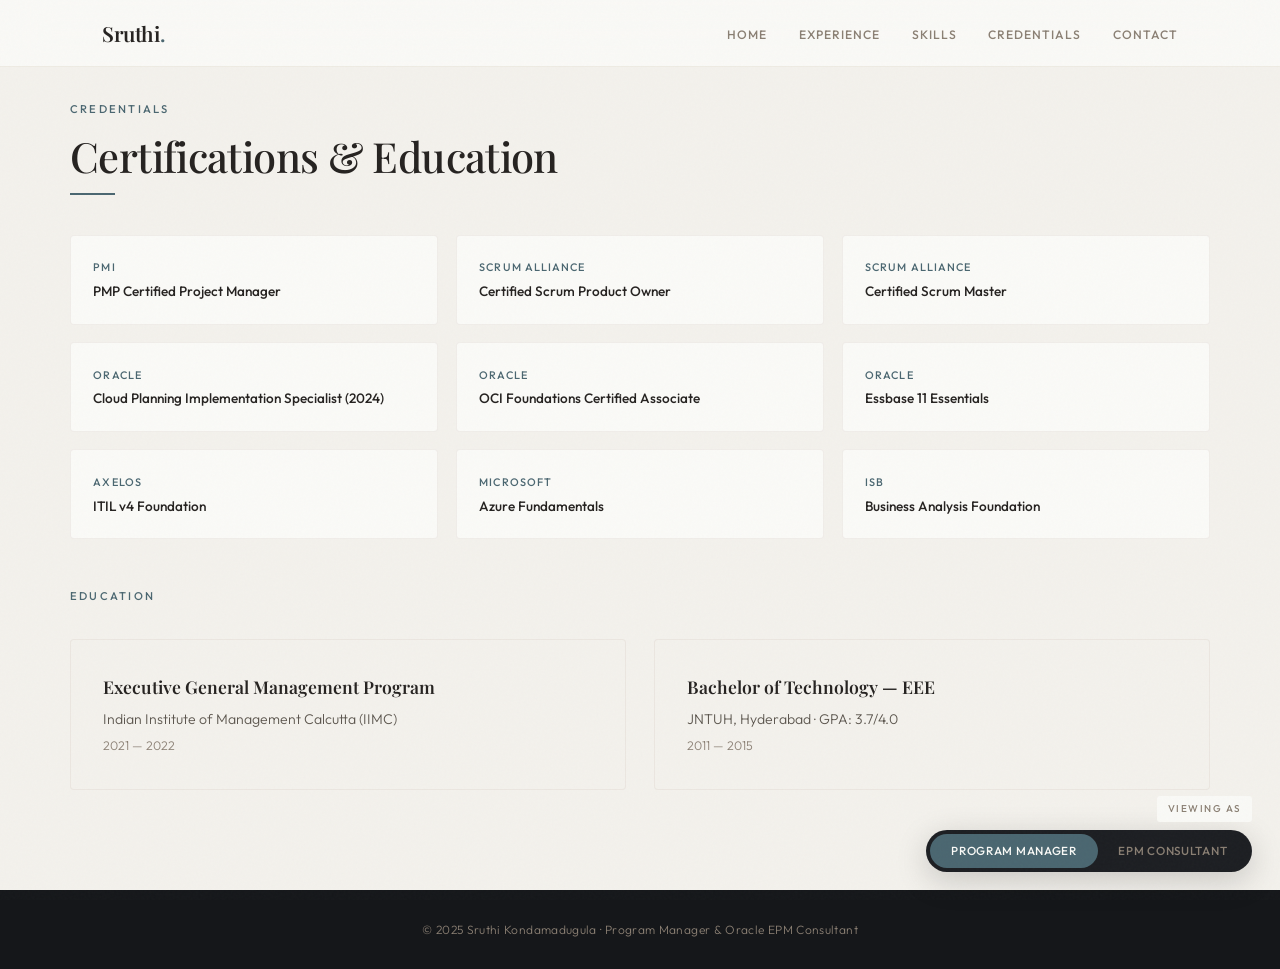
==== certifications.html @ 28f450d3 "split sections into sub‑pages and externalize CSS" ====
<!DOCTYPE html>
<html lang="en">
<head>
<meta charset="UTF-8">
<meta name="viewport" content="width=device-width, initial-scale=1.0">
<title>Certifications & Education | Sruthi Kondamadugula</title>
<link rel="preconnect" href="https://fonts.googleapis.com">
<link href="https://fonts.googleapis.com/css2?family=Playfair+Display:ital,wght@0,400;0,500;0,600;0,700;1,400;1,500&family=Outfit:wght@200;300;400;500;600&display=swap" rel="stylesheet">
<link rel="stylesheet" href="style.css">
</head>
<body>

<!-- ROLE TOGGLE -->
<div class="role-wrap">
  <div class="role-hint">Viewing as</div>
  <div class="role-bar">
    <button class="role-btn is-pm on" onclick="setRole('pm')">Program Manager</button>
    <button class="role-btn is-epm" onclick="setRole('epm')">EPM Consultant</button>
  </div>
</div>

<!-- NAV -->
<nav id="nb">
  <div class="nav-in">
    <a href="#" class="nav-logo">Sruthi<span class="dot" style="color:var(--pm)">.</span></a>
    <ul class="nav-links" id="nv">
      <li><a href="index.html">Home</a></li>
      <li><a href="experience.html">Experience</a></li>
      <li><a href="skills.html">Skills</a></li>
      <li><a href="certifications.html">Credentials</a></li>
      <li><a href="index.html#contact">Contact</a></li>
    </ul>
    <button class="mob-tog" onclick="document.getElementById('nv').classList.toggle('open')"><span></span><span></span><span></span></button>
  </div>
</nav>

<!-- CERTIFICATIONS CONTENT -->
<section id="certs">
  <div class="ctr">
    <p class="s-lbl rv acc-c" style="color:var(--pm)">Credentials</p>
    <h2 class="s-ttl rv">Certifications & Education</h2>
    <div class="s-div rv acc-b" style="background:var(--pm)"></div>
    <div class="ce-grid">
      <div class="ce-card rv"><div class="ce-iss acc-c" style="color:var(--pm)">PMI</div><div class="ce-name">PMP Certified Project Manager</div></div>
      <div class="ce-card rv"><div class="ce-iss acc-c" style="color:var(--pm)">Scrum Alliance</div><div class="ce-name">Certified Scrum Product Owner</div></div>
      <div class="ce-card rv"><div class="ce-iss acc-c" style="color:var(--pm)">Scrum Alliance</div><div class="ce-name">Certified Scrum Master</div></div>
      <div class="ce-card rv"><div class="ce-iss acc-c" style="color:var(--pm)">Oracle</div><div class="ce-name">Cloud Planning Implementation Specialist (2024)</div></div>
      <div class="ce-card rv"><div class="ce-iss acc-c" style="color:var(--pm)">Oracle</div><div class="ce-name">OCI Foundations Certified Associate</div></div>
      <div class="ce-card rv"><div class="ce-iss acc-c" style="color:var(--pm)">Oracle</div><div class="ce-name">Essbase 11 Essentials</div></div>
      <div class="ce-card rv"><div class="ce-iss acc-c" style="color:var(--pm)">AXELOS</div><div class="ce-name">ITIL v4 Foundation</div></div>
      <div class="ce-card rv"><div class="ce-iss acc-c" style="color:var(--pm)">Microsoft</div><div class="ce-name">Azure Fundamentals</div></div>
      <div class="ce-card rv"><div class="ce-iss acc-c" style="color:var(--pm)">ISB</div><div class="ce-name">Business Analysis Foundation</div></div>
    </div>
    <div style="margin-top:3rem">
      <p class="s-lbl rv acc-c" style="color:var(--pm)">Education</p>
      <div class="ed-grid">
        <div class="ed-card rv"><div class="ed-deg">Executive General Management Program</div><div class="ed-sch">Indian Institute of Management Calcutta (IIMC)</div><div class="ed-yr">2021 — 2022</div></div>
        <div class="ed-card rv"><div class="ed-deg">Bachelor of Technology — EEE</div><div class="ed-sch">JNTUH, Hyderabad · GPA: 3.7/4.0</div><div class="ed-yr">2011 — 2015</div></div>
      </div>
    </div>
  </div>
</section>

<footer><p>&copy; 2025 Sruthi Kondamadugula &middot; Program Manager & Oracle EPM Consultant</p></footer>

<script>
// same script
const pmRoles=['Application Lead','Program Lead','Technical Consultant','Application Lead'];
const epmRoles=['Hyperion Lead','Senior Consultant','Consultant','Application Lead'];

function setRole(r){
  const isPm=r==='pm';
  const c=isPm?'var(--pm)':'var(--epm)';
  const g=isPm?'var(--pm-glow)':'var(--epm-glow)';
  const bg=isPm?'var(--pm)':'var(--epm)';
  document.querySelectorAll('.role-btn').forEach(b=>b.classList.remove('on'));
  document.querySelector(`.role-btn.is-${r}`).classList.add('on');
  if(document.getElementById('hPm')) document.getElementById('hPm').classList.toggle('off',!isPm);
  if(document.getElementById('hEpm')) document.getElementById('hEpm').classList.toggle('off',isPm);
  if(document.getElementById('o1')) document.getElementById('o1').style.background=isPm?'var(--pm)':'var(--epm)';
  if(document.getElementById('o2')) document.getElementById('o2').style.background=isPm?'var(--pm-lt)':'var(--epm-lt)';
  if(document.getElementById('hBtn')) document.getElementById('hBtn').style.background=bg;
  document.querySelector('.dot').style.color=c;
  document.querySelectorAll('.acc-c').forEach(e=>e.style.color=c);
  document.querySelectorAll('.acc-b').forEach(e=>e.style.background=c);
  document.querySelectorAll('.pm-only').forEach(e=>e.classList.toggle('off',!isPm));
  document.querySelectorAll('.epm-only').forEach(e=>e.classList.toggle('off',isPm));
  if(document.getElementById('xPm')) document.getElementById('xPm').classList.toggle('off',!isPm);
  if(document.getElementById('xEpm')) document.getElementById('xEpm').classList.toggle('off',isPm);
  if(document.getElementById('skPm')) document.getElementById('skPm').classList.toggle('off',!isPm);
  if(document.getElementById('skEpm')) document.getElementById('skEpm').classList.toggle('off',isPm);
  document.querySelectorAll('.acc-ico').forEach(e=>{e.style.background=g;e.style.color=c});
  document.querySelectorAll('.cl-r').forEach((e,i)=>{e.style.color=c;e.textContent=(isPm?pmRoles:epmRoles)[i]});
  const tlColor=isPm?'var(--pm)':'var(--epm)';
  document.querySelectorAll('.tl').forEach(t=>t.style.setProperty('--tl-c',tlColor));
  document.querySelectorAll('.rv:not(.vis)').forEach(el=>obs.observe(el));
}

const obs=new IntersectionObserver(es=>{
  es.forEach(e=>{if(e.isIntersecting)e.target.classList.add('vis')});
},{threshold:.08,rootMargin:'0px 0px -40px 0px'});
document.querySelectorAll('.rv').forEach(el=>obs.observe(el));
window.addEventListener('scroll',()=>{document.getElementById('nb').classList.toggle('scrolled',window.scrollY>50)});
const s=document.createElement('style');
s.textContent=`
.tl::before{background:linear-gradient(to bottom,var(--tl-c,var(--pm)),transparent)!important}
.tl-item::before{border-color:var(--tl-c,var(--pm))!important}
.nav-links a::after{background:var(--pm)}
`;
document.head.appendChild(s);
function sendMail(){
  const n=document.getElementById('fn')?document.getElementById('fn').value:'';
  const e=document.getElementById('fe')?document.getElementById('fe').value:'';
  const su=document.getElementById('fs')?document.getElementById('fs').value||'Portfolio Contact':'';
  const m=document.getElementById('fm')?document.getElementById('fm').value:'';
  if(!n||!e||!m){alert('Please fill in all required fields.');return}
  window.location.href=`mailto:saisruthikondamadugula@gmail.com?subject=${encodeURIComponent(su+' - from '+n)}&body=${encodeURIComponent(m+'\n\nFrom: '+n+'\nEmail: '+e)}`;
}
document.querySelectorAll('.nav-links a').forEach(a=>{a.addEventListener('click',()=>document.getElementById('nv').classList.remove('open'))});
</script>
</body>
</html>
---- style.css ----
:root {
  --bg: #FAFAF7;
  --bg-alt: #F3F1EC;
  --bg-dark: #1C1E22;
  --bg-darker: #15171A;
  --sand: #DDD6CB;
  --warm: #C8BBAD;
  --stone: #8A7F73;
  --slate: #5C564E;
  --charcoal: #3A3632;
  --deep: #252220;
  --pm: #4A6670;
  --pm-lt: #6B8D9A;
  --pm-glow: rgba(74,102,112,0.08);
  --epm: #7B6548;
  --epm-lt: #A48A64;
  --epm-glow: rgba(123,101,72,0.08);
  --accent: var(--pm);
  --accent-lt: var(--pm-lt);
  --accent-glow: var(--pm-glow);
  --serif: 'Playfair Display', Georgia, serif;
  --sans: 'Outfit', -apple-system, sans-serif;
}
*{margin:0;padding:0;box-sizing:border-box}
html{scroll-behavior:smooth;scroll-padding-top:80px}
body{font-family:var(--sans);color:var(--charcoal);background:var(--bg);line-height:1.75;font-weight:300;-webkit-font-smoothing:antialiased}
body::before{content:'';position:fixed;inset:0;background-image:url("data:image/svg+xml,%3Csvg viewBox='0 0 512 512' xmlns='http://www.w3.org/2000/svg'%3E%3Cfilter id='n'%3E%3CfeTurbulence type='fractalNoise' baseFrequency='0.75' numOctaves='4' stitchTiles='stitch'/%3E%3C/filter%3E%3Crect width='100%25' height='100%25' filter='url(%23n)' opacity='0.025'/%3E%3C/svg%3E");pointer-events:none;z-index:9999}

/* ═══ ROLE TOGGLE (floating) ═══ */
.role-wrap{position:fixed;bottom:28px;right:28px;z-index:200;display:flex;flex-direction:column;align-items:flex-end;gap:.5rem}
.role-hint{font-size:.62rem;letter-spacing:.15em;text-transform:uppercase;color:var(--stone);font-weight:500;background:rgba(250,250,247,.92);padding:.25rem .65rem;border-radius:3px;backdrop-filter:blur(10px)}
.role-bar{display:flex;background:var(--bg-dark);border-radius:40px;padding:4px;box-shadow:0 8px 32px rgba(0,0,0,.18)}
.role-btn{padding:.6rem 1.3rem;font-family:var(--sans);font-size:.73rem;font-weight:500;letter-spacing:.06em;text-transform:uppercase;border:none;background:0 0;color:var(--stone);cursor:pointer;border-radius:36px;transition:all .35s;white-space:nowrap;position:relative;z-index:2}
.role-btn.on{color:var(--bg)}
.role-btn.on.is-pm{background:var(--pm)}
.role-btn.on.is-epm{background:var(--epm)}

/* ═══ NAV ═══ */
nav{position:fixed;top:0;left:0;right:0;background:rgba(250,250,247,.92);backdrop-filter:blur(24px);-webkit-backdrop-filter:blur(24px);z-index:100;border-bottom:1px solid rgba(200,187,173,.25);transition:box-shadow .4s}
nav.scrolled{box-shadow:0 4px 30px rgba(37,34,32,.05)}
.nav-in{max-width:1140px;margin:0 auto;padding:0 2rem;display:flex;justify-content:space-between;align-items:center;height:66px}
.nav-logo{font-family:var(--serif);font-size:1.3rem;font-weight:600;color:var(--deep);text-decoration:none;letter-spacing:-.02em}
.nav-logo .dot{transition:color .4s}
.nav-links{display:flex;gap:2rem;list-style:none}
.nav-links a{text-decoration:none;color:var(--stone);font-size:.76rem;font-weight:500;letter-spacing:.08em;text-transform:uppercase;transition:color .3s;position:relative}
.nav-links a::after{content:'';position:absolute;bottom:-4px;left:0;width:0;height:1.5px;transition:width .3s,background .4s}
.nav-links a:hover{color:var(--deep)}
.nav-links a:hover::after{width:100%}
.mob-tog{display:none;background:0 0;border:none;cursor:pointer;padding:8px}
.mob-tog span{display:block;width:22px;height:1.5px;background:var(--charcoal);margin:5px 0;transition:.3s}

/* ═══ HERO ═══ */
.hero{min-height:100vh;display:flex;align-items:center;justify-content:center;text-align:center;padding:120px 2rem 80px;position:relative;overflow:hidden}
.orb{position:absolute;border-radius:50%;filter:blur(80px);opacity:.12;transition:background .5s}
.orb-1{top:-150px;right:-100px;width:500px;height:500px}
.orb-2{bottom:-100px;left:-150px;width:450px;height:450px}
.hero-inner{position:relative;z-index:1;max-width:780px}
.hero-ey{font-size:.76rem;font-weight:500;letter-spacing:.2em;text-transform:uppercase;margin-bottom:1.5rem;transition:color .4s;opacity:0;animation:fu .8s ease .2s forwards}
.hero h1{font-family:var(--serif);font-size:clamp(2.5rem,5.5vw,3.9rem);font-weight:500;line-height:1.15;color:var(--deep);margin-bottom:1.5rem;letter-spacing:-.015em;opacity:0;animation:fu .8s ease .4s forwards}
.hero h1 em{font-style:italic;transition:color .4s}
.hero-sub{font-size:1.02rem;color:var(--slate);max-width:600px;margin:0 auto 2.5rem;line-height:1.85;opacity:0;animation:fu .8s ease .6s forwards}
.hero-view{transition:opacity .45s,transform .45s}
.hero-view.off{opacity:0;position:absolute;pointer-events:none;transform:translateY(12px)}
.hero-cta{display:flex;gap:1rem;justify-content:center;flex-wrap:wrap;opacity:0;animation:fu .8s ease .8s forwards}
.btn{display:inline-flex;align-items:center;gap:.5rem;padding:.85rem 2rem;font-family:var(--sans);font-size:.8rem;font-weight:500;letter-spacing:.08em;text-transform:uppercase;text-decoration:none;border-radius:3px;transition:all .35s;cursor:pointer}
.btn-fill{color:var(--bg);border:1.5px solid transparent;transition:background .4s,transform .3s,box-shadow .3s}
.btn-fill:hover{transform:translateY(-2px);box-shadow:0 8px 25px rgba(0,0,0,.12)}
.btn-out{background:0 0;color:var(--charcoal);border:1.5px solid var(--warm)}
.btn-out:hover{border-color:var(--charcoal);transform:translateY(-2px)}
.scroll-ind{position:absolute;bottom:40px;left:50%;transform:translateX(-50%);opacity:0;animation:fi 1s ease 1.2s forwards}
.scroll-ln{width:1px;height:50px;background:linear-gradient(to bottom,var(--warm),transparent);margin:0 auto;position:relative;overflow:hidden}
.scroll-ln::after{content:'';position:absolute;top:-50px;left:0;width:1px;height:50px;background:var(--pm);animation:sd 2s ease infinite}

/* ═══ SECTIONS ═══ */
section{padding:100px 2rem}
.ctr{max-width:1140px;margin:0 auto}
.s-lbl{font-size:.7rem;font-weight:500;letter-spacing:.2em;text-transform:uppercase;margin-bottom:.7rem;transition:color .4s}
.s-ttl{font-family:var(--serif);font-size:clamp(1.9rem,3.5vw,2.6rem);font-weight:500;color:var(--deep);margin-bottom:.8rem;letter-spacing:-.015em;line-height:1.2}
.s-div{width:45px;height:1.5px;margin-bottom:2.5rem;transition:background .4s}

/* ═══ ABOUT ═══ */
#about{background:var(--bg-alt)}
.ab-grid{display:grid;grid-template-columns:1.1fr .9fr;gap:4.5rem;align-items:start}
.ab-txt p{margin-bottom:1.1rem;font-size:.94rem;color:var(--charcoal)}
.met-grid{display:grid;grid-template-columns:1fr 1fr;gap:1.3rem;margin-top:1rem}
.met-card{background:var(--bg);padding:1.6rem 1.4rem;border-radius:4px;border:1px solid rgba(200,187,173,.25);transition:all .35s}
.met-card:hover{transform:translateY(-3px);box-shadow:0 10px 30px rgba(37,34,32,.05);border-color:var(--warm)}
.met-num{font-family:var(--serif);font-size:1.9rem;font-weight:600;line-height:1;margin-bottom:.35rem;transition:color .4s}
.met-lbl{font-size:.76rem;color:var(--stone);font-weight:400}
.toggled{transition:opacity .4s,max-height .4s;overflow:hidden}
.toggled.off{opacity:0;max-height:0;padding:0;margin:0;border:none}

/* ═══ EXPERIENCE ═══ */
.exp-panel{transition:opacity .45s,max-height .5s;overflow:hidden}
.exp-panel.off{opacity:0;max-height:0;padding:0}
.tl{position:relative;margin-top:1.5rem}
.tl::before{content:'';position:absolute;left:0;top:0;bottom:0;width:1px}
.tl-item{position:relative;padding-left:2.8rem;margin-bottom:3rem}
.tl-item::before{content:'';position:absolute;left:-4px;top:8px;width:9px;height:9px;background:var(--bg);border-radius:50%;border:2px solid}
.tl-head{display:flex;justify-content:space-between;align-items:baseline;flex-wrap:wrap;gap:.5rem;margin-bottom:.2rem}
.tl-client{font-family:var(--serif);font-size:1.4rem;font-weight:600;color:var(--deep)}
.tl-date{font-size:.78rem;color:var(--stone);font-weight:500}
.tl-role{font-size:.88rem;font-weight:500;margin-bottom:.2rem;transition:color .4s}
.tl-ind{font-size:.76rem;color:var(--stone);margin-bottom:.8rem;font-style:italic}
.tl-bul{list-style:none}
.tl-bul li{position:relative;padding-left:1.1rem;margin-bottom:.55rem;font-size:.88rem;color:var(--charcoal);line-height:1.65}
.tl-bul li::before{content:'';position:absolute;left:0;top:10px;width:5px;height:1px;background:var(--warm)}
.mh{font-weight:600;transition:color .4s}

/* ═══ CLIENTS ═══ */
#clients{background:var(--bg-alt)}
.cl-grid{display:grid;grid-template-columns:repeat(4,1fr);gap:1.8rem;margin-top:2rem}
.cl-card{background:var(--bg);border:1px solid rgba(200,187,173,.2);border-radius:4px;padding:2.2rem 1.3rem;text-align:center;transition:all .35s}
.cl-card:hover{transform:translateY(-4px);box-shadow:0 12px 35px rgba(37,34,32,.06);border-color:var(--warm)}
.cl-ico{width:48px;height:48px;margin:0 auto 1rem;border-radius:50%;display:flex;align-items:center;justify-content:center;font-family:var(--serif);font-size:1.3rem;font-weight:700;transition:background .4s,color .4s}
.cl-name{font-family:var(--serif);font-size:1.1rem;font-weight:600;color:var(--deep);margin-bottom:.25rem}
.cl-type{font-size:.72rem;color:var(--stone);letter-spacing:.06em;text-transform:uppercase;font-weight:500}
.cl-role{font-size:.78rem;margin-top:.5rem;font-weight:500;transition:color .4s}

/* ═══ SKILLS ═══ */
.sk-grid{display:grid;grid-template-columns:1fr 1fr;gap:1.8rem;margin-top:2rem}
.sk-cat{background:var(--bg-alt);padding:1.8rem;border-radius:4px;border:1px solid rgba(200,187,173,.2);transition:all .35s}
.sk-cat:hover{border-color:var(--warm);box-shadow:0 5px 20px rgba(37,34,32,.03)}
.sk-cat-t{font-family:var(--serif);font-size:1.05rem;font-weight:600;color:var(--deep);margin-bottom:.9rem;padding-bottom:.5rem;border-bottom:1px solid rgba(200,187,173,.3)}
.sk-tags{display:flex;flex-wrap:wrap;gap:.45rem}
.sk-tag{padding:.3rem .75rem;background:var(--bg);border:1px solid rgba(200,187,173,.25);border-radius:2px;font-size:.76rem;color:var(--charcoal);transition:all .25s}
.sk-tag:hover{border-color:var(--warm)}
.sk-panel{transition:opacity .4s,max-height .5s;overflow:hidden}
.sk-panel.off{opacity:0;max-height:0;padding:0;margin:0}

/* ═══ CERTIFICATIONS ═══ */
#certs{background:var(--bg-alt)}
.ce-grid{display:grid;grid-template-columns:repeat(3,1fr);gap:1.1rem;margin-top:2rem}
.ce-card{background:var(--bg);padding:1.4rem;border-radius:4px;border:1px solid rgba(200,187,173,.2);transition:all .3s}
.ce-card:hover{transform:translateY(-2px);box-shadow:0 6px 20px rgba(37,34,32,.04)}
.ce-iss{font-size:.68rem;font-weight:500;letter-spacing:.1em;text-transform:uppercase;margin-bottom:.3rem;transition:color .4s}
.ce-name{font-size:.85rem;color:var(--deep);font-weight:500;line-height:1.4}

/* ═══ EDUCATION ═══ */
.ed-grid{display:grid;grid-template-columns:1fr 1fr;gap:1.8rem;margin-top:2rem}
.ed-card{background:var(--bg-alt);padding:2rem;border-radius:4px;border:1px solid rgba(200,187,173,.2);transition:all .35s}
.ed-card:hover{border-color:var(--warm)}
.ed-deg{font-family:var(--serif);font-size:1.1rem;font-weight:600;color:var(--deep);margin-bottom:.3rem}
.ed-sch{font-size:.88rem;color:var(--slate);margin-bottom:.2rem}
.ed-yr{font-size:.78rem;color:var(--stone)}

/* ═══ AWARDS ═══ */
#awards{background:var(--bg-alt)}
.aw-flex{display:flex;gap:1.5rem;flex-wrap:wrap;margin-top:2rem}
.aw-pill{padding:.7rem 1.5rem;background:var(--bg);border:1px solid rgba(200,187,173,.25);border-radius:3px;font-size:.85rem;color:var(--charcoal);transition:all .3s}
.aw-pill:hover{border-color:var(--warm);transform:translateY(-2px);box-shadow:0 4px 12px rgba(0,0,0,.04)}

/* ═══ CONTACT ═══ */
#contact{background:var(--bg-dark);color:var(--bg)}
#contact .s-ttl{color:var(--bg)}
.ct-grid{display:grid;grid-template-columns:1fr 1fr;gap:4rem;margin-top:2rem}
.ct-info p{color:var(--warm);font-size:.94rem;margin-bottom:2rem;line-height:1.85}
.ct-det{display:flex;align-items:center;gap:1rem;margin-bottom:1.1rem}
.ct-ico{width:38px;height:38px;border-radius:50%;background:rgba(200,187,173,.08);display:flex;align-items:center;justify-content:center;font-size:.82rem;color:var(--warm);flex-shrink:0}
.ct-txt{font-size:.88rem;color:var(--sand)}
.ct-txt a{color:var(--sand);text-decoration:none;transition:color .3s}
.ct-txt a:hover{color:var(--bg)}
.ct-form{display:flex;flex-direction:column;gap:1.1rem}
.ct-form input,.ct-form textarea{width:100%;padding:.95rem 1.15rem;background:rgba(250,250,247,.05);border:1px solid rgba(200,187,173,.15);border-radius:3px;color:var(--bg);font-family:var(--sans);font-size:.88rem;font-weight:300;transition:all .3s;outline:none}
.ct-form input::placeholder,.ct-form textarea::placeholder{color:var(--stone)}
.ct-form input:focus,.ct-form textarea:focus{border-color:var(--warm);background:rgba(250,250,247,.08)}
.ct-form textarea{resize:vertical;min-height:120px}
.btn-send{align-self:flex-start;padding:.85rem 2.2rem;background:var(--bg);color:var(--deep);border:none;font-family:var(--sans);font-size:.8rem;font-weight:500;letter-spacing:.08em;text-transform:uppercase;border-radius:3px;cursor:pointer;transition:all .35s}
.btn-send:hover{transform:translateY(-2px);box-shadow:0 8px 25px rgba(250,250,247,.12)}

/* ═══ FOOTER ═══ */
footer{background:var(--bg-darker);padding:1.8rem;text-align:center;font-size:.75rem;color:var(--stone);letter-spacing:.03em}

/* ═══ ANIMATIONS ═══ */
@keyframes fu{from{opacity:0;transform:translateY(25px)}to{opacity:1;transform:translateY(0)}}
@keyframes fi{from{opacity:0}to{opacity:.6}}
@keyframes sd{0%{transform:translateY(0)}100%{transform:translateY(100px)}}
.rv{opacity:0;transform:translateY(28px);transition:opacity .7s ease,transform .7s ease}
.rv.vis{opacity:1;transform:translateY(0)}

/* ═══ RESPONSIVE ═══ */
@media(max-width:960px){
  .ab-grid{grid-template-columns:1fr;gap:2.5rem}
  .cl-grid{grid-template-columns:repeat(2,1fr)}
  .sk-grid{grid-template-columns:1fr}
  .ce-grid{grid-template-columns:repeat(2,1fr)}
  .ct-grid{grid-template-columns:1fr;gap:2.5rem}
  .ed-grid{grid-template-columns:1fr}
}
@media(max-width:650px){
  .nav-links{display:none}
  .mob-tog{display:block}
  .nav-links.open{display:flex;flex-direction:column;position:absolute;top:66px;left:0;right:0;background:rgba(250,250,247,.98);padding:1.5rem 2rem;gap:1rem;border-bottom:1px solid var(--sand)}
  .cl-grid{grid-template-columns:1fr 1fr}
  .ce-grid{grid-template-columns:1fr}
  section{padding:70px 1.5rem}
  .hero{padding-top:100px}
  .role-wrap{bottom:14px;right:14px}
}
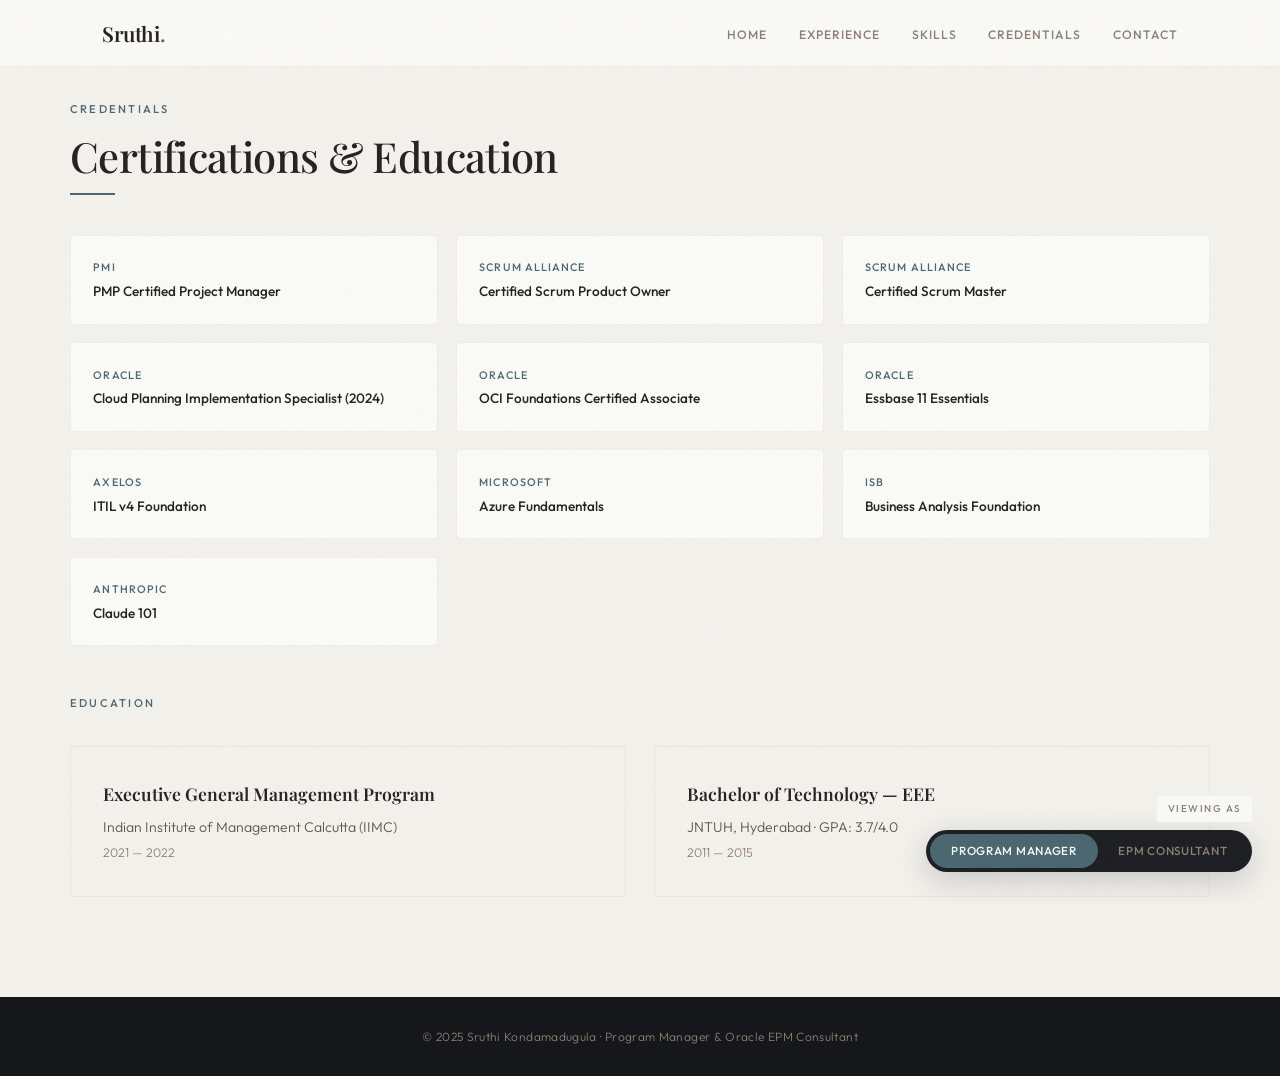
==== commit 925efc2a: "Add Anthropic Claude 101 certification" ====
--- a/certifications.html
+++ b/certifications.html
@@ -50,6 +50,7 @@
       <div class="ce-card rv"><div class="ce-iss acc-c" style="color:var(--pm)">AXELOS</div><div class="ce-name">ITIL v4 Foundation</div></div>
       <div class="ce-card rv"><div class="ce-iss acc-c" style="color:var(--pm)">Microsoft</div><div class="ce-name">Azure Fundamentals</div></div>
       <div class="ce-card rv"><div class="ce-iss acc-c" style="color:var(--pm)">ISB</div><div class="ce-name">Business Analysis Foundation</div></div>
+      <div class="ce-card rv"><div class="ce-iss acc-c" style="color:var(--pm)">Anthropic</div><div class="ce-name">Claude 101</div></div>
     </div>
     <div style="margin-top:3rem">
       <p class="s-lbl rv acc-c" style="color:var(--pm)">Education</p>
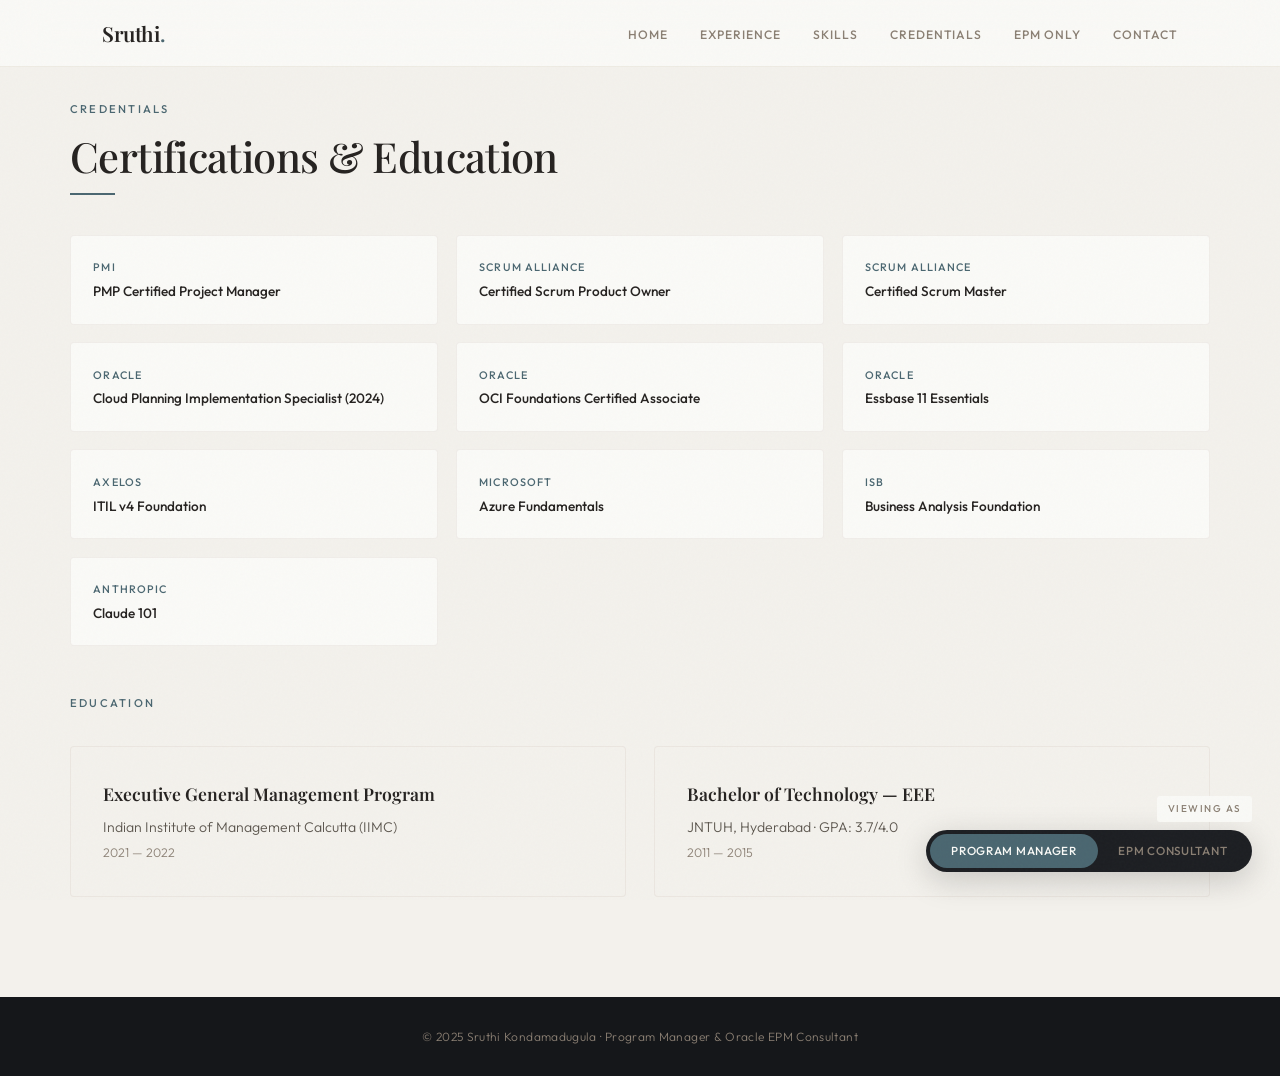
==== commit 8eb39a14: "Add EPM‑role page and update nav links" ====
--- a/certifications.html
+++ b/certifications.html
@@ -28,6 +28,7 @@
       <li><a href="experience.html">Experience</a></li>
       <li><a href="skills.html">Skills</a></li>
       <li><a href="certifications.html">Credentials</a></li>
+      <li class="epm-only"><a href="epm.html">EPM Only</a></li>
       <li><a href="index.html#contact">Contact</a></li>
     </ul>
     <button class="mob-tog" onclick="document.getElementById('nv').classList.toggle('open')"><span></span><span></span><span></span></button>
